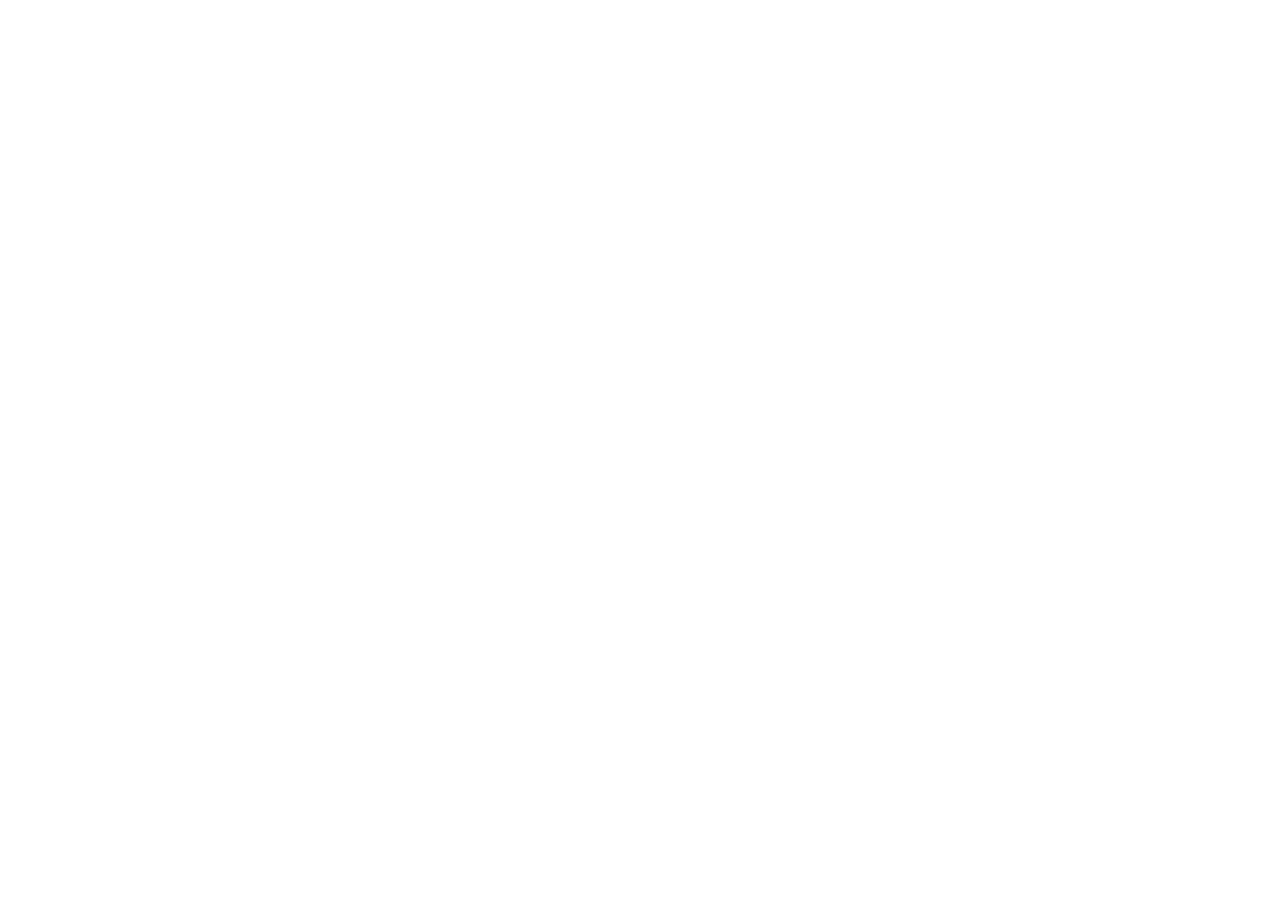
==== index.html @ 0443cd4e "Estrutura inicial" ====
<!DOCTYPE html>
<html lang="en">
<head>
    <meta charset="UTF-8">
    <meta name="viewport" content="width=device-width, initial-scale=1.0">
    <title>Document</title>
    <link rel="stylesheet" href="/css/style.css">
</head>
<body>
    
</body>
</html>
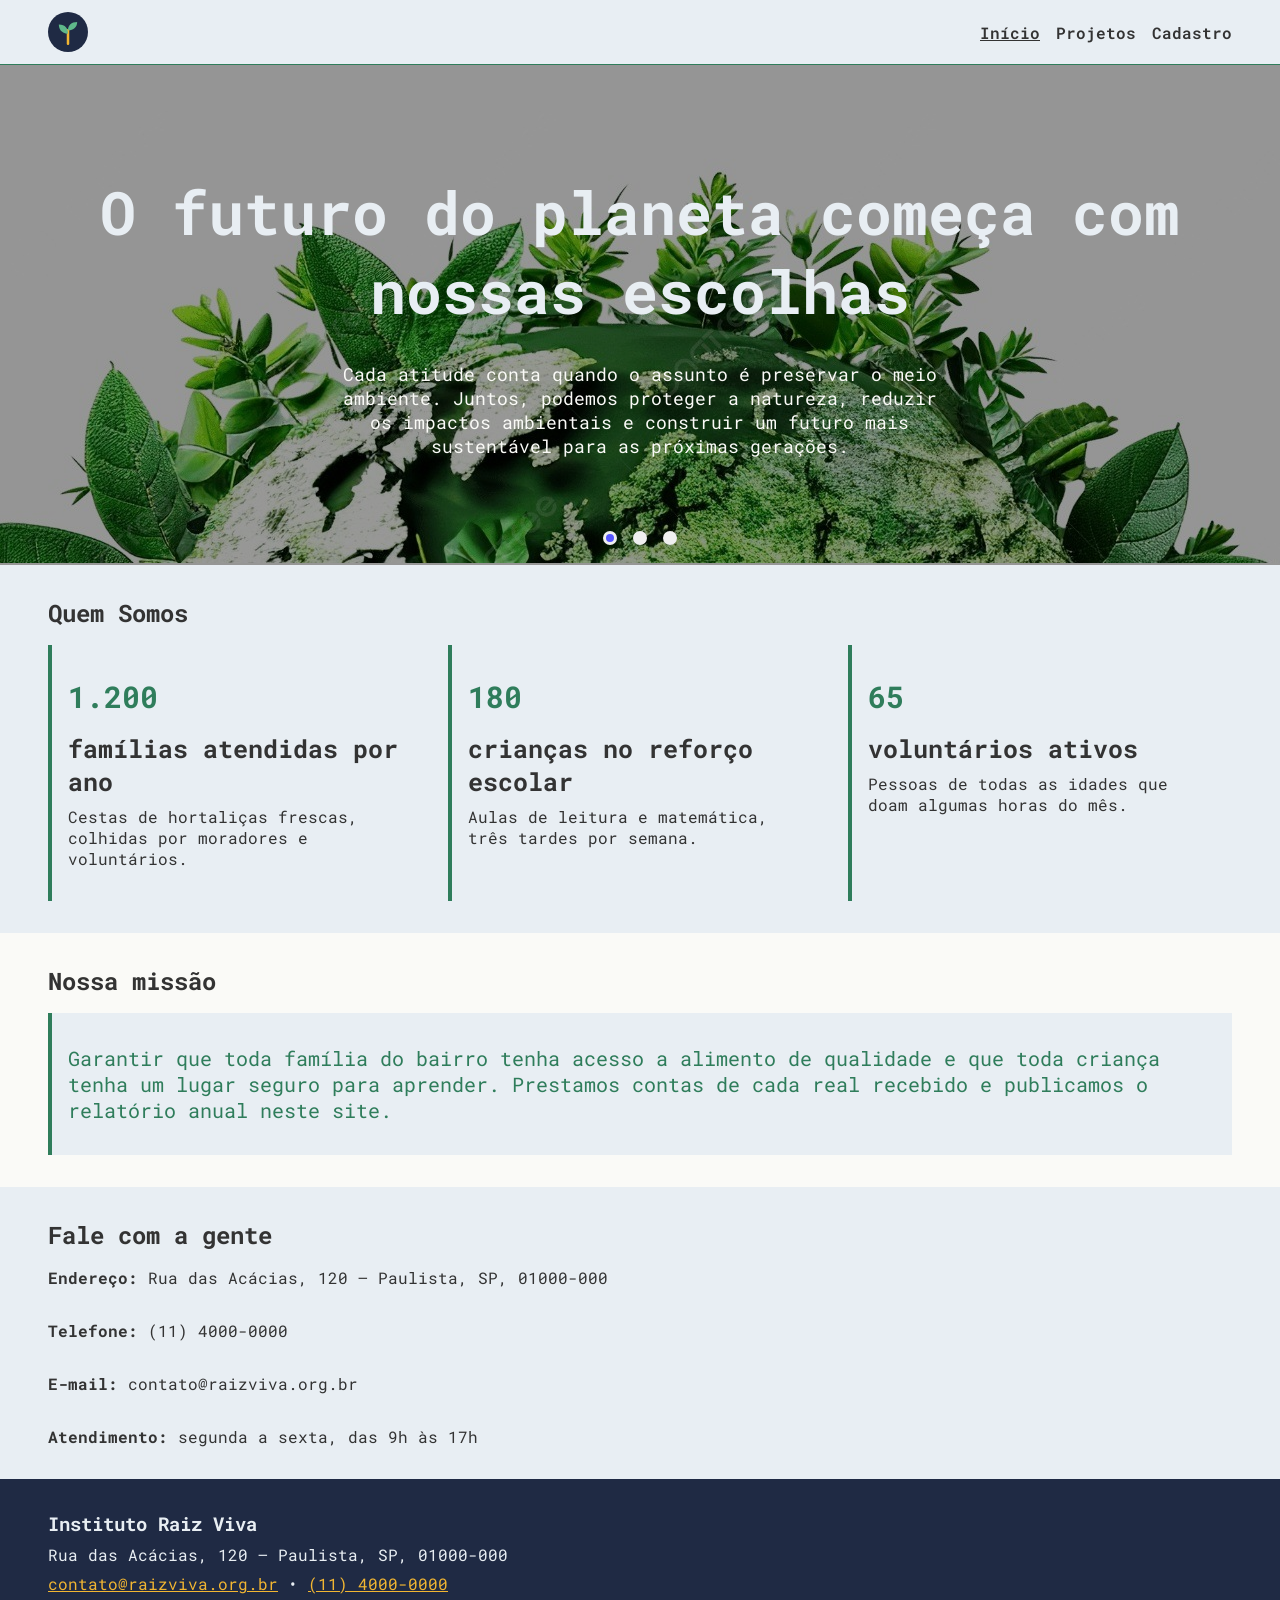
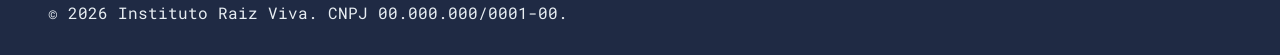
==== commit 1a93dbf6: "atualização de estrutura" ====
--- a/index.html
+++ b/index.html
@@ -1,12 +1,181 @@
 <!DOCTYPE html>
-<html lang="en">
+<html lang="pt">
 <head>
     <meta charset="UTF-8">
     <meta name="viewport" content="width=device-width, initial-scale=1.0">
-    <title>Document</title>
+    <title>Raiz viva</title>
+    <link rel="stylesheet" href="/css/carrousel.lib.css">
     <link rel="stylesheet" href="/css/style.css">
+    <script src="/js/carrousel.lib.js"></script>
+    <!--
+        =======================================
+        Grupo:
+            * Alan Tavares Morais
+            * Rita Gabrielly Alves Pereira
+            * Felipe Carvalho de Moraes
+    -->
 </head>
 <body>
-    
+    <!--
+        =======================================
+        HEADER
+        =======================================
+    -->
+    <header id="header-page">
+        <div class="container">
+            <nav id="container-navigation">
+
+                <a aria-label="Voltar ao início" class="logo" href="index.html">
+                    <img src="/imgs/logo.svg" width="40" height="40" alt="logo" loading="lazy"/>
+                </a>
+                <ul id="navigation-desktop">
+                    <li>
+                        <a class="desk_nav-link active" href="index.html">Início</a>
+                    </li>
+                    <li>
+                        <a class="desk_nav-link" href="projetos.html">Projetos</a>
+                    </li>
+                    <li>
+                        <a class="desk_nav-link" href="cadastro.html">Cadastro</a>
+                    </li>
+                </ul>
+                <ul id="navigation-mobile">
+                    <li>
+                        <a class="mob_nav-link active" href="index.html">Início</a>
+                    </li>
+                    <li>
+                        <a class="mob_nav-link" href="projetos.html">Projetos</a>
+                    </li>
+                    <li>
+                        <a class="mob_nav-link" href="cadastro.html">Cadastro</a>
+                    </li>
+                </ul>
+                <button type="button" id="toggle-menu">
+                    <span class="toggle-line"></span>
+                    <span class="toggle-line"></span>
+                    <span class="toggle-line"></span>
+                </button>
+            </nav>
+        </div>
+    </header>
+
+    <!--
+        =======================================
+        MAIN
+        =======================================
+    -->
+    <main>
+        <section>
+            <div id="carrousel_1">
+                <div class="carrousel_1_item">
+                    <img class="carrousel_1_img" src="/imgs/image_1.jpeg" loading="lazy" height="500" alt=""/>
+                    <div class="carrousel_info">
+                        <div class="container">
+                            <h1>O futuro do planeta começa com nossas escolhas</h1>
+                            <p>
+                                Cada atitude conta quando o assunto é preservar o meio ambiente. Juntos,
+                                podemos proteger a natureza, reduzir os impactos ambientais e construir
+                                um futuro mais sustentável para as próximas gerações.
+                            </p>
+                        </div>
+                    </div>
+                </div>
+                <div class="carrousel_1_item">
+                    <img class="carrousel_1_img" src="/imgs/image_2.jpeg" loading="lazy" height="500" alt=""/>
+                    <div class="carrousel_info">
+                        <div class="container">
+                            <span class="h1">Pequenas ações. Grandes transformações.</span>
+                            <p>
+                                Plantar árvores, cuidar dos espaços naturais e incentivar o consumo consciente
+                                são atitudes que fazem a diferença. Nossa missão é transformar conscientização
+                                em ações concretas em defesa do meio ambiente.
+                            </p>
+                        </div>
+                    </div>
+                </div>
+                <div class="carrousel_1_item">
+                    <img class="carrousel_1_img" src="/imgs/image_3.jpg" loading="lazy" height="500" alt=""/>
+                    <div class="carrousel_info">
+                        <div class="container">
+                            <span class="h1">A natureza precisa de você</span>
+                            <p>
+                                A preservação ambiental é uma responsabilidade de todos. Faça parte dessa mudança,
+                                apoie iniciativas sustentáveis e ajude a construir uma comunidade mais consciente
+                                e comprometida com a vida.
+                            </p>
+                        </div>
+                    </div>
+                </div>
+            </div>
+        </section>
+
+        <section class="main_section_bottom about-us_section">
+            <div class="container">
+                <h2 class="main_section_title">Quem Somos</h2>
+                <div class="box-grid">
+                    <div class="info_box">
+                        <span class="info_box_q">1.200</span>
+                        <h3 class="info_box_title">famílias atendidas por ano</h3>
+                        <p class="inf_box_dec">
+                            Cestas de hortaliças frescas, colhidas por moradores e voluntários.
+                        </p>
+                    </div>
+                    <div class="info_box">
+                        <span class="info_box_q">180</span>
+                        <h3 class="info_box_title">crianças no reforço escolar</h3>
+                        <p class="inf_box_dec">
+                            Aulas de leitura e matemática, três tardes por semana.
+                        </p>
+                    </div>
+                    <div class="info_box">
+                        <span class="info_box_q">65</span>
+                        <h3 class="info_box_title">voluntários ativos</h3>
+                        <p class="inf_box_dec">
+                            Pessoas de todas as idades que doam algumas horas do mês.
+                        </p>
+                    </div>
+                </div>
+            </div>
+        </section>
+
+        <section class="main_section_bottom">
+            <div class="container">
+                <h2 class="main_section_title">Nossa missão</h2>
+                <blockquote class="text-mission">
+                    Garantir que toda família do bairro tenha acesso a alimento de
+                    qualidade e que toda criança tenha um lugar seguro para aprender.
+                    Prestamos contas de cada real recebido e publicamos o relatório anual neste site.
+                </blockquote>
+            </div>
+        </section>
+
+        <section class="main_section_bottom contact_section">
+            <div class="container">
+                <h2 class="main_section_title">Fale com a gente</h2>
+                <ul class="contact_list">
+                    <li><b>Endereço:</b> Rua das Acácias, 120 – Paulista, SP, 01000-000</li>
+                    <li><b>Telefone:</b> (11) 4000-0000</li>
+                    <li><b>E-mail:</b> contato@raizviva.org.br</li>
+                    <li><b>Atendimento:</b> segunda a sexta, das 9h às 17h</li>
+                </ul>
+            </div>
+        </section>
+    </main>
+    <!--
+        =======================================
+        FOOTER
+        =======================================
+    -->
+    <footer>
+        <div class="container">
+            <h3>Instituto Raiz Viva</h3>
+            <p>Rua das Acácias, 120 – Paulista, SP, 01000-000</p>
+            <p><a href="">contato@raizviva.org.br</a> &bull; <a href="">(11) 4000-0000</a></p>
+            <p>&copy; 2026 Instituto Raiz Viva. CNPJ 00.000.000/0001-00.</p>
+        </div>
+    </footer>
+
+    <script src="/js/menu.js"></script>
+    <script src="/js/script.js"></script>
 </body>
 </html>
--- a/css/carrousel.lib.css
+++ b/css/carrousel.lib.css
@@ -0,0 +1,59 @@
+.content-carrousel{
+    overflow: hidden;
+    position: relative;
+    z-index: 1;
+}
+
+.carrousel-wrapper{
+    max-height: inherit;
+    display: flex;
+    position: relative;
+    align-items: center;
+}
+
+.carrousel-wrapper .carrousel-slide{
+    opacity: 1;
+    width: 100%;
+}
+
+.carrousel-wrapper .carrousel-slide.carrousel-slide_active{
+    opacity: 1;
+}
+
+.bullet-wrapper{
+    position:absolute;
+    bottom: 20px;
+    left: 0;
+    right: 0;
+    display: flex;
+    align-items: center;
+    justify-content: center;
+    gap: var(--spacing-2);
+    z-index: 20;
+}
+
+.bullet-wrapper .bullet-slide{
+    width: 14px;
+    height: 14px;
+    border-radius: 100px;
+    border: none;
+    cursor: pointer;
+    outline: none;
+    position: relative;
+}
+
+.bullet-wrapper .bullet-slide:disabled{
+    cursor: auto;
+}
+
+.bullet-wrapper .bullet-slide.bullet-slide_active::before{
+    content: '';
+    width: 8px;
+    height: 8px;
+    border-radius: 10px;
+    background-color: rgb(86, 86, 255);
+    position: absolute;
+    top: 50%;
+    left: 50%;
+    transform: translate(-50%, -50%);
+}
--- a/css/style.css
+++ b/css/style.css
@@ -0,0 +1,527 @@
+@import url('https://fonts.googleapis.com/css2?family=Roboto+Mono:ital,wght@0,100..700;1,100..700&display=swap');
+
+*,
+*::after,
+*::before{
+    padding: 0;
+    margin: 0;
+    box-sizing: border-box;
+}
+
+:root{
+    --spacing: 8px;
+    --spacing-2: 16px;
+    --spacing-3: 32px;
+
+    --surface: #E8EEF3;
+    --surface-2: #333333;
+    --surface-3: #2F7D5B;
+    --surface-4: #1F2A44;
+    --surface-5: #F2B632;
+    --surface-6: #E2A51F;
+    --surface-7: #FAFAF7;
+    --surface-8: 0, 0, 0;
+
+    --text-1: #333333;
+}
+
+
+
+html{
+    color: var(--surface-2);
+    font-family: "Roboto Mono";
+    background-color: var(--surface-7);
+}
+
+a{
+    color: var(--surface-3)
+}
+
+h1.title-page{
+    font-size: 50px;
+    margin-bottom: var(--spacing-3);
+}
+
+.btn{
+    display: inline-block;
+    cursor: pointer;
+    padding: var(--spacing-2);
+    text-decoration: none;
+    font-weight: 600;
+    border-radius: var(--spacing);
+    border: none;
+    background-color: transparent;
+}
+
+.btn:disabled{
+    opacity: 0.5;
+}
+
+.btn-warning{
+    background-color: var(--surface-5);
+    color: var(--surface-2)
+}
+
+.btn-warning:hover{
+    background-color: var(--surface-6);
+}
+
+.btn:disabled{
+    cursor: auto;
+}
+
+/**
+============= CONTAINER ==============
+*/
+.container{
+    width: 100%;
+    max-width: 1200px;
+    padding: 0 var(--spacing);
+    margin: 0 auto;
+}
+
+/**
+============ MAIN SECTIONS ============
+*/
+.main_section{
+    padding-top: var(--spacing-3);
+}
+
+.main_section_bottom{
+    padding: var(--spacing-3) 0;
+}
+
+.main_section_title{
+    text-align: left;
+    margin-bottom: var(--spacing-2);
+}
+
+/**
+======================================
+HERO BANNER
+======================================
+*/
+#hero{
+    position: relative;
+    padding: 0;
+}
+
+#hero img{
+    width: 100%;
+    height: auto;
+    max-height: 500px;
+    min-height: 350px;
+    object-fit: cover;
+    object-position: center;
+}
+
+#hero .overlay{
+    position: absolute;
+    top: 0;
+    left: 0;
+    right: 0;
+    bottom: 0;
+    background-color: rgba(var(--surface-8), 0.5);
+    display: flex;
+    flex-direction: column;
+    justify-content: center;
+}
+
+#hero .overlay h1{
+    color: var(--surface);
+    text-align: center;
+}
+
+#hero .overlay p{
+    color: var(--surface-7);
+    text-align: center;
+}
+
+/**
+============ HEADER PAGE =============
+*/
+#header-page{
+    position: sticky;
+    top: 0px;
+    left: 0;
+    right: 0;
+    background-color: var(--surface);
+    padding: var(--spacing) 0;
+    display: flex;
+    min-height: 65px;
+    flex-direction: column;
+    justify-content: center;
+    z-index: 100000;
+    border-bottom: 1px solid var(--surface-3);
+}
+
+#header-page #container-navigation{
+    display: flex;
+    align-items: center;
+    justify-content: space-between;
+}
+
+#header-page #container-navigation .logo{
+    display: flex;
+    align-items: center;
+}
+
+#header-page #container-navigation .logo img{
+    max-width: 100%;
+    height: auto;
+}
+
+#header-page #container-navigation #navigation-desktop,
+#header-page #container-navigation #navigation-mobile{
+    list-style-type: none;
+}
+
+#header-page #container-navigation #navigation-desktop{
+    display: none;
+    align-items: center;
+    column-gap: var(--spacing-2);
+}
+
+#header-page #container-navigation #navigation-mobile{
+    display: block;
+    position: fixed;
+    height: 100dvh;
+    background-color: var(--surface);
+    top: 0;
+    right: 0;
+    bottom: 0;
+    width: 100%;
+    max-width: 275px;
+    transform: translateX(100%);
+    transition: .3s;
+    padding-top: 65px;
+    z-index: 3000;
+    border-left: 1px solid var(--surface-3);
+}
+
+#header-page #container-navigation #navigation-desktop .desk_nav-link,
+#header-page #container-navigation #navigation-mobile .mob_nav-link{
+    text-decoration: none;
+    color: var(--text-1);
+    font-weight: 600;
+}
+
+#header-page #container-navigation #navigation-mobile .mob_nav-link{
+    padding: var(--spacing);
+    display: block;
+    font-size: 18px;
+}
+
+#header-page #container-navigation #navigation-desktop .desk_nav-link.active,
+#header-page #container-navigation #navigation-desktop .desk_nav-link:hover{
+    text-decoration: underline;
+}
+
+#header-page #container-navigation #navigation-mobile .mob_nav-link.active,
+#header-page #container-navigation #navigation-mobile .mob_nav-link:hover{
+    background-color: var(--surface-3);
+    color: var(--surface);
+}
+
+#header-page #container-navigation #navigation-mobile.active{
+    transform: translateX(0);
+}
+
+
+#header-page #container-navigation > button{
+    display: flex;
+    align-items: center;
+    justify-content: center;
+    width: 40px;
+    height: 40px;
+    display: block;
+    cursor: pointer;
+    position: relative;
+    border: none;
+    outline: none;
+    background-color: transparent;
+    z-index: 3000;
+}
+
+#header-page #container-navigation > button span.toggle-line{
+    display: block;
+    position: absolute;
+    height: 2px;
+    width: 25px;
+    background-color: var(--surface-2);
+    transform: translateX(-50%);
+    left: 50%;
+    transition: .3s;
+}
+
+#header-page #container-navigation > button span.toggle-line:nth-child(1){
+    transform: translate(-50%, -8px);
+}
+
+#header-page #container-navigation > button span.toggle-line:nth-child(3){
+    transform: translate(-50%, 8px);
+}
+
+#header-page #container-navigation > button.active span.toggle-line:nth-child(1){
+    transform: translate(-50%, 0px) rotate(-135deg);
+}
+
+#header-page #container-navigation > button.active span.toggle-line:nth-child(2){
+    opacity: 0;
+}
+
+#header-page #container-navigation > button.active span.toggle-line:nth-child(3){
+    transform: translate(-50%, 0px) rotate(135deg);
+}
+/**
+============ END HEADER PAGE =============
+*/
+
+/**
+============ CARROUSEL 1 =============
+*/
+#carrousel_1{
+    width: 100%;
+    height: auto;
+    max-height: 500px;
+}
+
+#carrousel_1 .carrousel_1_item{
+    position: relative;
+}
+
+#carrousel_1 .carrousel_1_item .carrousel_1_img{
+    width: 100%;
+    object-fit: cover;
+    min-height: 350px;
+    /* height: 100%; */
+    max-height: 100%;
+    object-position: center;
+}
+
+#carrousel_1 .carrousel_1_item .carrousel_info{
+    position: absolute;
+    top: 0;
+    left: 0;
+    right: 0;
+    bottom: 0;
+    background-color: rgba(var(--surface-8), 0.4);
+    display: flex;
+    flex-direction: column;
+    justify-content: center;
+}
+
+#carrousel_1 .carrousel_1_item .carrousel_info h1,
+#carrousel_1 .carrousel_1_item .carrousel_info span.h1{
+    color: var(--surface);
+    font-size: 40px;
+    text-align: center;
+    margin-bottom: var(--spacing-3);
+    display: block;
+    font-weight: bold;
+}
+
+#carrousel_1 .carrousel_1_item .carrousel_info p{
+    color: var(--surface-7);
+    font-size: 15px;
+    width: 100%;
+    max-width: 600px;
+    text-align: center;
+    margin: 0 auto;
+}
+
+
+
+/**
+============ SECTION ABOUT US =============
+*/
+.contact_section,
+.about-us_section,
+.voluntary_section{
+    background-color: var(--surface);
+}
+
+.box-grid{
+    display: grid;
+    grid-template-columns: 1fr;
+    column-gap: var(--spacing-2);
+}
+
+.box-grid .info_box{
+    border-left: 4px solid var(--surface-3);
+    padding: var(--spacing-3) var(--spacing-2);
+}
+
+.box-grid .info_box .info_box_q{
+    color: var(--surface-3);
+    font-weight: 700;
+    font-size: 30px;
+    display: block;
+    margin-bottom: var(--spacing-2);
+}
+
+.box-grid .info_box .info_box_title{
+    font-weight: 800;
+    font-size: 25px;
+    margin-bottom: var(--spacing);
+}
+
+/**
+============ SECTION MISSION =============
+*/
+.text-mission{
+    background-color: var(--surface);
+    color: var(--surface-3);
+    border-left: 4px solid var(--surface-3);
+    padding: var(--spacing-3) var(--spacing-2);
+    font-size: 20px;
+}
+
+/**
+============ SECTION CONTACT =============
+*/
+.contact_list{
+    list-style-type: none;
+}
+
+.contact_list > *:not(:last-child){
+    margin-bottom: var(--spacing-3);
+}
+
+/**
+===========================================
+VOLUNTARY
+===========================================
+*/
+.voluntary > p{
+    margin-bottom: var(--spacing-3) !important;
+}
+
+.voluntary > *:not(:last-child){
+    margin-bottom: var(--spacing-2);
+}
+
+.voluntary > ul{
+    padding-left: var(--spacing-3);
+}
+
+.voluntary > ul *:not(:last-child){
+    margin-bottom: var(--spacing);
+}
+
+/**
+===========================================
+FOOTER
+===========================================
+*/
+footer{
+    padding: var(--spacing-3) 0;
+    background-color: var(--surface-4);
+    color: var(--surface);
+}
+
+footer a{
+    color: var(--surface-5);
+}
+
+footer .container > *:not(:last-child){
+    margin-bottom: var(--spacing);
+}
+
+footer .container > h2{
+    margin-bottom: var(--spacing-3) !important;
+}
+
+/**
+========================================
+FORM REGISTER
+========================================
+*/
+#form-register{
+    width: 100%;
+    max-width: 900px;
+}
+
+#form-register > *:not(:last-child){
+    margin-bottom: var(--spacing-3);
+}
+
+#form-register fieldset{
+    background-color: white;
+    border-color: var(--surface-3);
+    padding: var(--spacing-2);
+    border-radius: var(--spacing-2);
+}
+
+#form-register fieldset legend{
+    padding: 0 var(--spacing);
+    font-size: 20px;
+    font-weight: 600;
+}
+
+#form-register > fieldset > *:not(:last-child) + :not(:first-child){
+    margin-bottom: var(--spacing-2);
+}
+
+.form-wrapper input[type="text"],
+.form-wrapper input[type="email"],
+.form-wrapper input[type="tel"],
+.form-wrapper input[type="date"],
+.form-wrapper select{
+    width: 100%;
+    padding: var(--spacing-2);
+    border-radius: var(--spacing);
+    border: 1px solid var(--surface-3);
+    margin-top: var(--spacing);
+    background-color: white;
+    outline: none;
+}
+
+
+.form-wrapper-grid{
+    display: grid;
+    grid-template-columns: 1fr;
+    gap: var(--spacing-2);
+}
+
+.form-wrapper-list{
+    list-style-type: none;
+}
+
+.form-wrapper-list > li:not(:last-child){
+    margin-bottom: var(--spacing-2);
+}
+
+
+
+@media screen and (min-width: 768px) {
+    #header-page #container-navigation #navigation-desktop{
+        display: flex;
+    }
+
+    #header-page #container-navigation #navigation-mobile{
+        display: none;
+    }
+
+    #header-page #container-navigation > button{
+        display: none;
+    }
+
+    #carrousel_1 .carrousel_1_item .carrousel_info h1,
+    #carrousel_1 .carrousel_1_item .carrousel_info span.h1{
+        font-size: 60px;
+    }
+
+    #carrousel_1 .carrousel_1_item .carrousel_info p{
+        font-size: 18px;
+    }
+
+    .box-grid{
+        grid-template-columns: repeat(3, 1fr);
+    }
+
+    .form-wrapper-grid{
+        grid-template-columns: repeat(2, 1fr);
+    }
+}
+
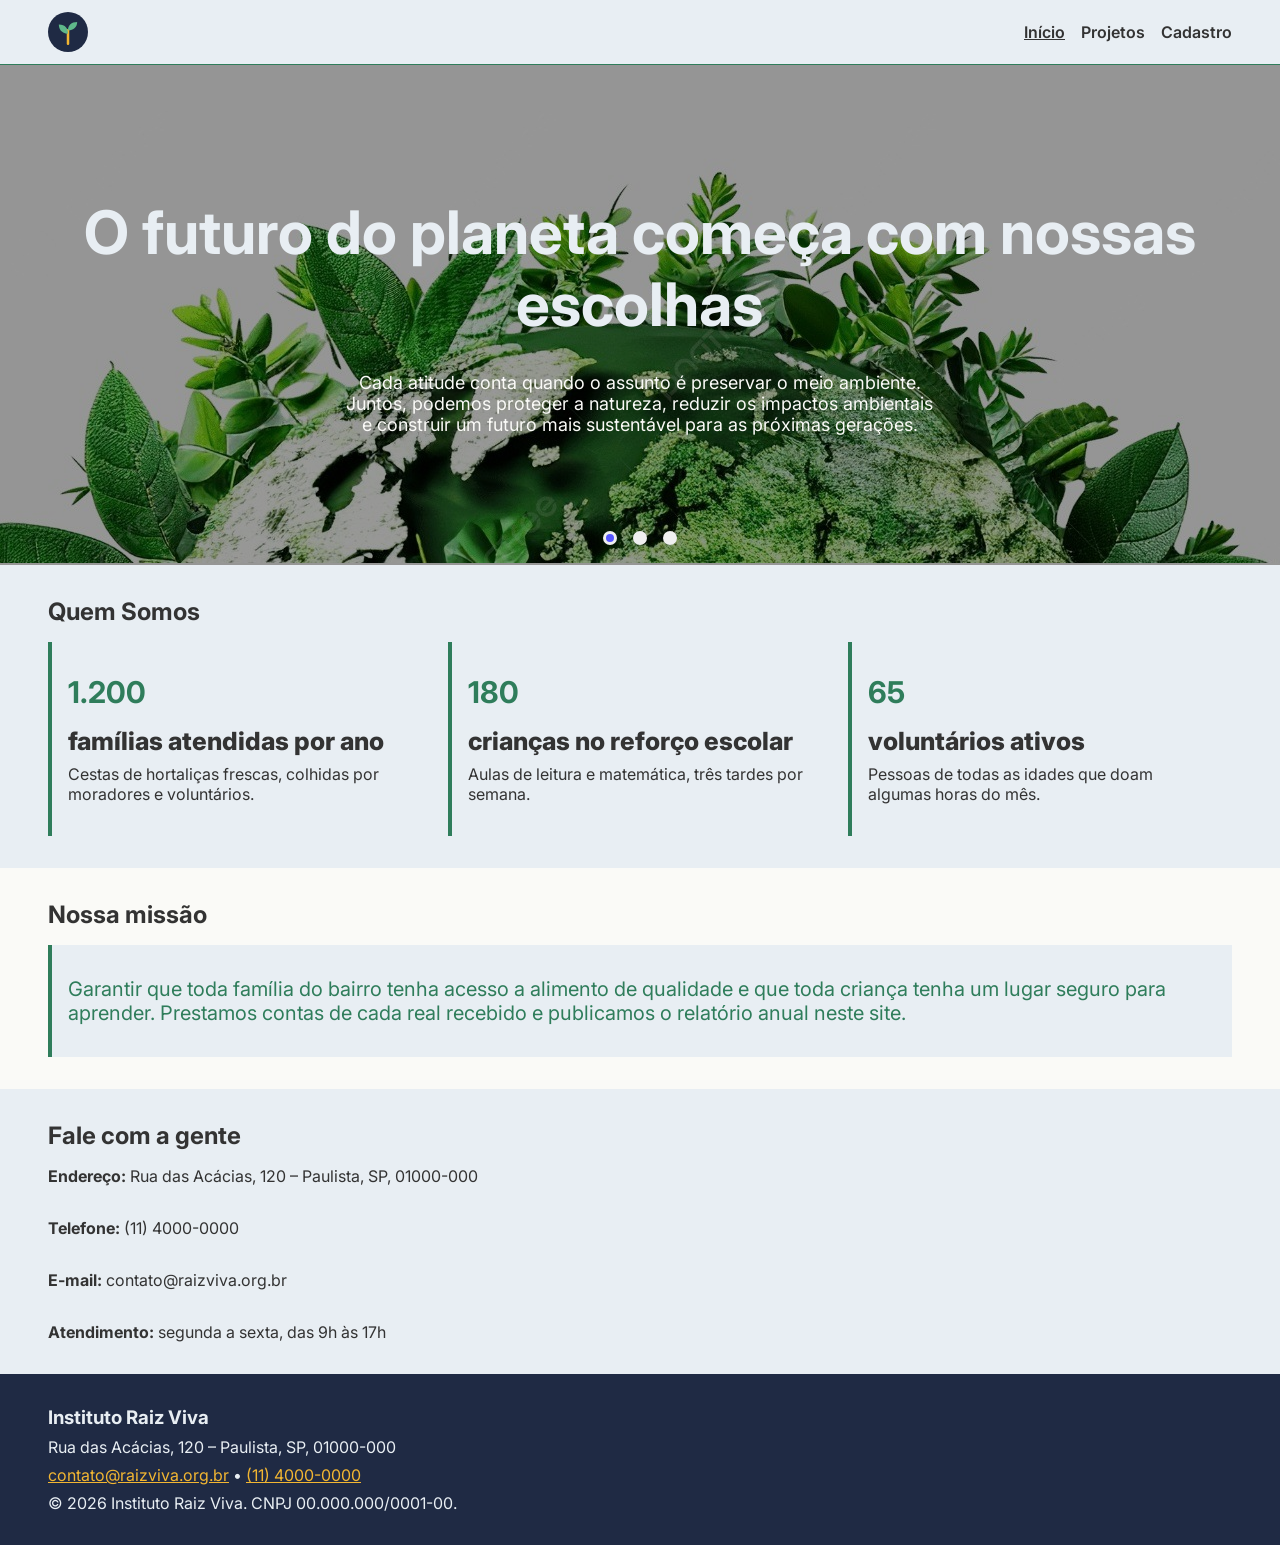
==== commit e31c7e50: "Ajustes de classe e responsividade" ====
--- a/index.html
+++ b/index.html
@@ -166,7 +166,7 @@
         FOOTER
         =======================================
     -->
-    <footer>
+    <footer class="site-footer">
         <div class="container">
             <h3>Instituto Raiz Viva</h3>
             <p>Rua das Acácias, 120 – Paulista, SP, 01000-000</p>
--- a/css/style.css
+++ b/css/style.css
@@ -1,4 +1,5 @@
-@import url('https://fonts.googleapis.com/css2?family=Roboto+Mono:ital,wght@0,100..700;1,100..700&display=swap');
+@import url('https://fonts.googleapis.com/css2?family=Inter:ital,opsz,wght@0,14..32,100..900;1,14..32,100..900&display=swap');
+@import "./variables.css";
 
 *,
 *::after,
@@ -8,38 +9,19 @@
     box-sizing: border-box;
 }
 
-:root{
-    --spacing: 8px;
-    --spacing-2: 16px;
-    --spacing-3: 32px;
-
-    --surface: #E8EEF3;
-    --surface-2: #333333;
-    --surface-3: #2F7D5B;
-    --surface-4: #1F2A44;
-    --surface-5: #F2B632;
-    --surface-6: #E2A51F;
-    --surface-7: #FAFAF7;
-    --surface-8: 0, 0, 0;
-
-    --text-1: #333333;
-}
-
-
-
 html{
-    color: var(--surface-2);
-    font-family: "Roboto Mono";
-    background-color: var(--surface-7);
+    color: rgb(var(--color-2));
+    font-family: "Inter", sans-serif;
+    background-color: rgb(var(--color-7));
 }
 
 a{
-    color: var(--surface-3)
+    color: rgb(var(--color-3))
 }
 
 h1.title-page{
     font-size: 50px;
-    margin-bottom: var(--spacing-3);
+    margin-bottom: var(--spacing-4);
 }
 
 .btn{
@@ -58,12 +40,12 @@
 }
 
 .btn-warning{
-    background-color: var(--surface-5);
-    color: var(--surface-2)
+    background-color: rgb(var(--color-5));
+    color: rgb(var(--color-2))
 }
 
 .btn-warning:hover{
-    background-color: var(--surface-6);
+    background-color: rgb(var(--color-6));
 }
 
 .btn:disabled{
@@ -84,11 +66,11 @@
 ============ MAIN SECTIONS ============
 */
 .main_section{
-    padding-top: var(--spacing-3);
+    padding-top: var(--spacing-4);
 }
 
 .main_section_bottom{
-    padding: var(--spacing-3) 0;
+    padding: var(--spacing-4) 0;
 }
 
 .main_section_title{
@@ -121,19 +103,19 @@
     left: 0;
     right: 0;
     bottom: 0;
-    background-color: rgba(var(--surface-8), 0.5);
+    background-color: rgba(var(--color-8), 0.5);
     display: flex;
     flex-direction: column;
     justify-content: center;
 }
 
 #hero .overlay h1{
-    color: var(--surface);
+    color: rgb(var(--color));
     text-align: center;
 }
 
 #hero .overlay p{
-    color: var(--surface-7);
+    color: rgb(var(--color-7));
     text-align: center;
 }
 
@@ -145,14 +127,14 @@
     top: 0px;
     left: 0;
     right: 0;
-    background-color: var(--surface);
+    background-color: rgb(var(--color));
     padding: var(--spacing) 0;
     display: flex;
     min-height: 65px;
     flex-direction: column;
     justify-content: center;
     z-index: 100000;
-    border-bottom: 1px solid var(--surface-3);
+    border-bottom: 1px solid rgb(var(--color-3));
 }
 
 #header-page #container-navigation{
@@ -186,7 +168,7 @@
     display: block;
     position: fixed;
     height: 100dvh;
-    background-color: var(--surface);
+    background-color: rgb(var(--color));
     top: 0;
     right: 0;
     bottom: 0;
@@ -196,13 +178,13 @@
     transition: .3s;
     padding-top: 65px;
     z-index: 3000;
-    border-left: 1px solid var(--surface-3);
+    border-left: 1px solid rgb(var(--color-3));
 }
 
 #header-page #container-navigation #navigation-desktop .desk_nav-link,
 #header-page #container-navigation #navigation-mobile .mob_nav-link{
     text-decoration: none;
-    color: var(--text-1);
+    color: rgb(var(--color-2));
     font-weight: 600;
 }
 
@@ -219,8 +201,8 @@
 
 #header-page #container-navigation #navigation-mobile .mob_nav-link.active,
 #header-page #container-navigation #navigation-mobile .mob_nav-link:hover{
-    background-color: var(--surface-3);
-    color: var(--surface);
+    background-color: rgb(var(--color-3));
+    color: rgb(var(--color));
 }
 
 #header-page #container-navigation #navigation-mobile.active{
@@ -248,7 +230,7 @@
     position: absolute;
     height: 2px;
     width: 25px;
-    background-color: var(--surface-2);
+    background-color: rgb(var(--color-2));
     transform: translateX(-50%);
     left: 50%;
     transition: .3s;
@@ -305,7 +287,7 @@
     left: 0;
     right: 0;
     bottom: 0;
-    background-color: rgba(var(--surface-8), 0.4);
+    background-color: rgba(var(--color-8), 0.4);
     display: flex;
     flex-direction: column;
     justify-content: center;
@@ -313,16 +295,16 @@
 
 #carrousel_1 .carrousel_1_item .carrousel_info h1,
 #carrousel_1 .carrousel_1_item .carrousel_info span.h1{
-    color: var(--surface);
+    color: rgb(var(--color));
     font-size: 40px;
     text-align: center;
-    margin-bottom: var(--spacing-3);
+    margin-bottom: var(--spacing-4);
     display: block;
     font-weight: bold;
 }
 
 #carrousel_1 .carrousel_1_item .carrousel_info p{
-    color: var(--surface-7);
+    color: rgb(var(--color-7));
     font-size: 15px;
     width: 100%;
     max-width: 600px;
@@ -338,7 +320,7 @@
 .contact_section,
 .about-us_section,
 .voluntary_section{
-    background-color: var(--surface);
+    background-color: rgb(var(--color));
 }
 
 .box-grid{
@@ -348,12 +330,12 @@
 }
 
 .box-grid .info_box{
-    border-left: 4px solid var(--surface-3);
-    padding: var(--spacing-3) var(--spacing-2);
+    border-left: 4px solid rgb(var(--color-3));
+    padding: var(--spacing-4) var(--spacing-2);
 }
 
 .box-grid .info_box .info_box_q{
-    color: var(--surface-3);
+    color: rgb(var(--color-3));
     font-weight: 700;
     font-size: 30px;
     display: block;
@@ -370,10 +352,10 @@
 ============ SECTION MISSION =============
 */
 .text-mission{
-    background-color: var(--surface);
-    color: var(--surface-3);
-    border-left: 4px solid var(--surface-3);
-    padding: var(--spacing-3) var(--spacing-2);
+    background-color: rgb(var(--color));
+    color: rgb(var(--color-3));
+    border-left: 4px solid rgb(var(--color-3));
+    padding: var(--spacing-4) var(--spacing-2);
     font-size: 20px;
 }
 
@@ -385,7 +367,7 @@
 }
 
 .contact_list > *:not(:last-child){
-    margin-bottom: var(--spacing-3);
+    margin-bottom: var(--spacing-4);
 }
 
 /**
@@ -394,7 +376,7 @@
 ===========================================
 */
 .voluntary > p{
-    margin-bottom: var(--spacing-3) !important;
+    margin-bottom: var(--spacing-4) !important;
 }
 
 .voluntary > *:not(:last-child){
@@ -402,7 +384,7 @@
 }
 
 .voluntary > ul{
-    padding-left: var(--spacing-3);
+    padding-left: var(--spacing-4);
 }
 
 .voluntary > ul *:not(:last-child){
@@ -414,22 +396,22 @@
 FOOTER
 ===========================================
 */
-footer{
-    padding: var(--spacing-3) 0;
-    background-color: var(--surface-4);
-    color: var(--surface);
-}
-
-footer a{
-    color: var(--surface-5);
-}
-
-footer .container > *:not(:last-child){
+footer.site-footer{
+    padding: var(--spacing-4) 0;
+    background-color: rgb(var(--color-4));
+    color: rgb(var(--color));
+}
+
+footer.site-footer a{
+    color: rgb(var(--color-5));
+}
+
+footer.site-footer .container > *:not(:last-child){
     margin-bottom: var(--spacing);
 }
 
-footer .container > h2{
-    margin-bottom: var(--spacing-3) !important;
+footer.site-footer .container > h2{
+    margin-bottom: var(--spacing-4) !important;
 }
 
 /**
@@ -443,12 +425,12 @@
 }
 
 #form-register > *:not(:last-child){
-    margin-bottom: var(--spacing-3);
+    margin-bottom: var(--spacing-4);
 }
 
 #form-register fieldset{
     background-color: white;
-    border-color: var(--surface-3);
+    border-color: rgb(var(--color-3));
     padding: var(--spacing-2);
     border-radius: var(--spacing-2);
 }
@@ -471,7 +453,7 @@
     width: 100%;
     padding: var(--spacing-2);
     border-radius: var(--spacing);
-    border: 1px solid var(--surface-3);
+    border: 1px solid rgb(var(--color-3));
     margin-top: var(--spacing);
     background-color: white;
     outline: none;
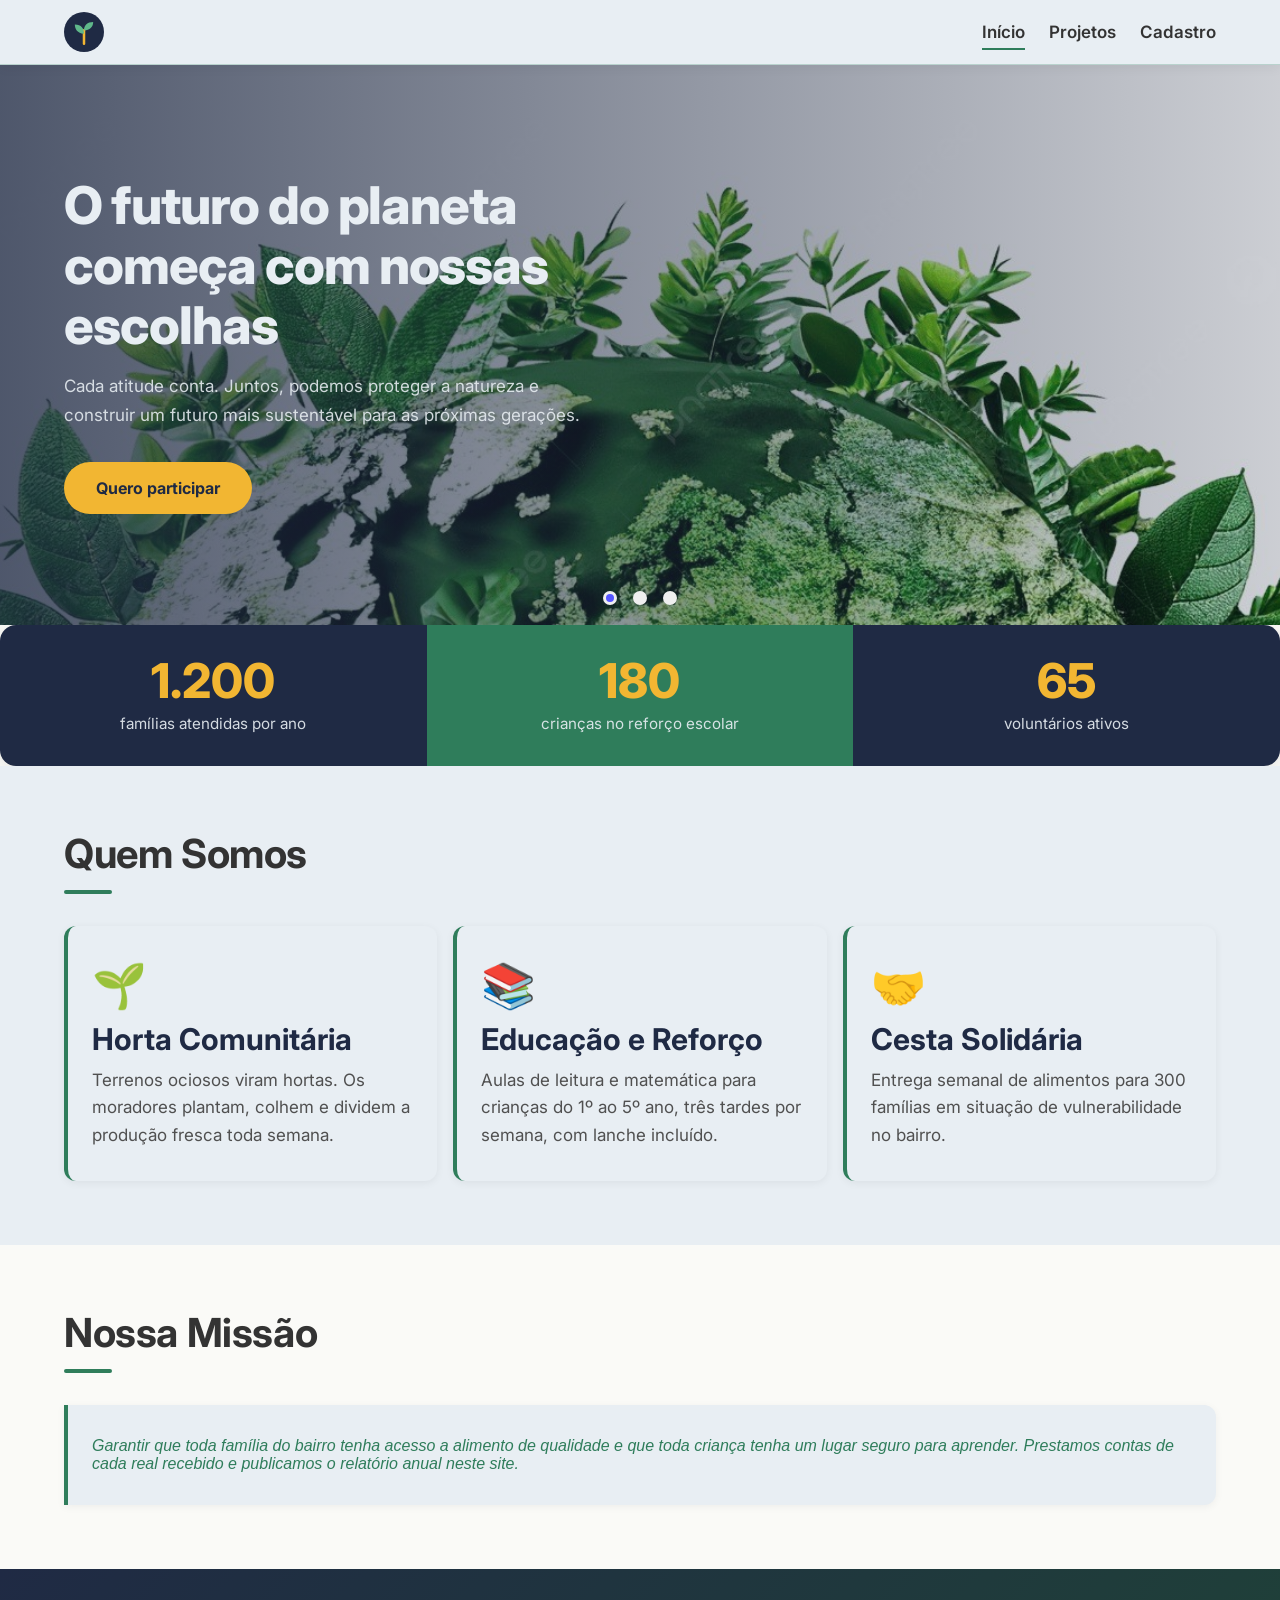
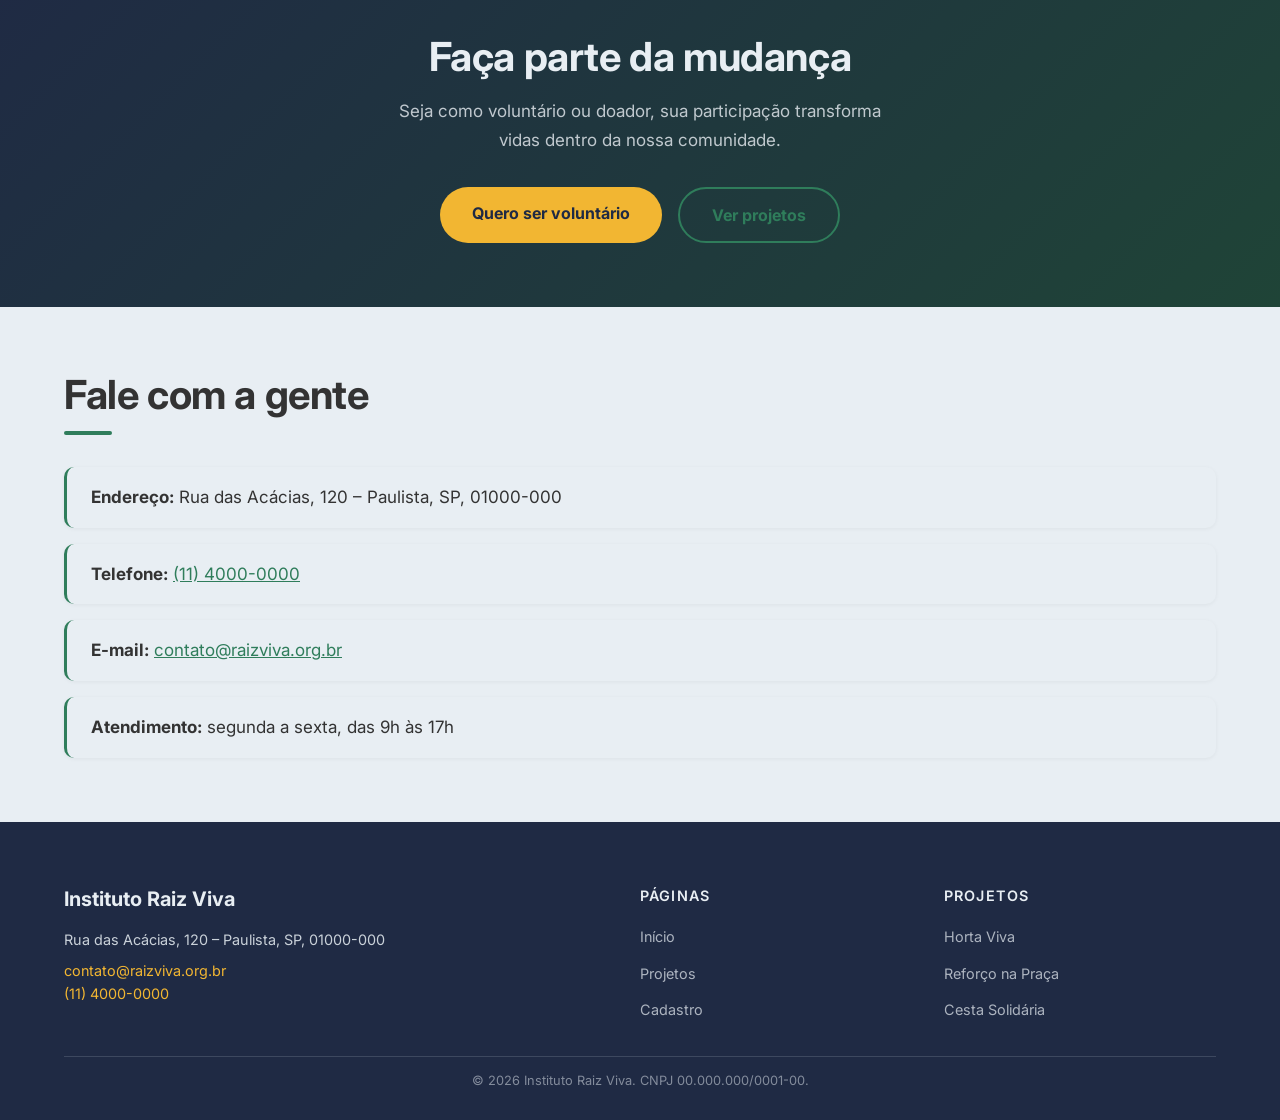
==== commit 8d7ca59d: "Reformulação de estilo das páginas" ====
--- a/index.html
+++ b/index.html
@@ -1,9 +1,9 @@
 <!DOCTYPE html>
-<html lang="pt">
+<html lang="pt-BR">
 <head>
     <meta charset="UTF-8">
     <meta name="viewport" content="width=device-width, initial-scale=1.0">
-    <title>Raiz viva</title>
+    <title>Raiz Viva — Instituto Socioambiental</title>
     <link rel="stylesheet" href="/css/carrousel.lib.css">
     <link rel="stylesheet" href="/css/style.css">
     <script src="/js/carrousel.lib.js"></script>
@@ -16,41 +16,27 @@
     -->
 </head>
 <body>
-    <!--
-        =======================================
-        HEADER
-        =======================================
-    -->
+
+    <!-- ==============================
+         HEADER
+         ============================== -->
     <header id="header-page">
         <div class="container">
             <nav id="container-navigation">
-
                 <a aria-label="Voltar ao início" class="logo" href="index.html">
-                    <img src="/imgs/logo.svg" width="40" height="40" alt="logo" loading="lazy"/>
+                    <img src="/imgs/logo.svg" width="40" height="40" alt="Logo Raiz Viva" loading="lazy"/>
                 </a>
                 <ul id="navigation-desktop">
-                    <li>
-                        <a class="desk_nav-link active" href="index.html">Início</a>
-                    </li>
-                    <li>
-                        <a class="desk_nav-link" href="projetos.html">Projetos</a>
-                    </li>
-                    <li>
-                        <a class="desk_nav-link" href="cadastro.html">Cadastro</a>
-                    </li>
+                    <li><a class="desk_nav-link active" href="index.html">Início</a></li>
+                    <li><a class="desk_nav-link" href="projetos.html">Projetos</a></li>
+                    <li><a class="desk_nav-link" href="cadastro.html">Cadastro</a></li>
                 </ul>
                 <ul id="navigation-mobile">
-                    <li>
-                        <a class="mob_nav-link active" href="index.html">Início</a>
-                    </li>
-                    <li>
-                        <a class="mob_nav-link" href="projetos.html">Projetos</a>
-                    </li>
-                    <li>
-                        <a class="mob_nav-link" href="cadastro.html">Cadastro</a>
-                    </li>
+                    <li><a class="mob_nav-link active" href="index.html">Início</a></li>
+                    <li><a class="mob_nav-link" href="projetos.html">Projetos</a></li>
+                    <li><a class="mob_nav-link" href="cadastro.html">Cadastro</a></li>
                 </ul>
-                <button type="button" id="toggle-menu">
+                <button type="button" id="toggle-menu" aria-label="Abrir menu">
                     <span class="toggle-line"></span>
                     <span class="toggle-line"></span>
                     <span class="toggle-line"></span>
@@ -59,123 +45,198 @@
         </div>
     </header>
 
-    <!--
-        =======================================
-        MAIN
-        =======================================
-    -->
     <main>
-        <section>
+
+        <!-- ==============================
+             HERO — CARROUSEL
+             ============================== -->
+        <section aria-label="Apresentação">
             <div id="carrousel_1">
                 <div class="carrousel_1_item">
-                    <img class="carrousel_1_img" src="/imgs/image_1.jpeg" loading="lazy" height="500" alt=""/>
+                    <img class="carrousel_1_img" src="/imgs/image_1.jpeg" loading="eager" height="560" alt="Voluntários cuidando de uma horta comunitária"/>
                     <div class="carrousel_info">
                         <div class="container">
                             <h1>O futuro do planeta começa com nossas escolhas</h1>
                             <p>
-                                Cada atitude conta quando o assunto é preservar o meio ambiente. Juntos,
-                                podemos proteger a natureza, reduzir os impactos ambientais e construir
-                                um futuro mais sustentável para as próximas gerações.
+                                Cada atitude conta. Juntos, podemos proteger a natureza e
+                                construir um futuro mais sustentável para as próximas gerações.
                             </p>
+                            <a class="btn btn-warning" href="cadastro.html">Quero participar</a>
                         </div>
                     </div>
                 </div>
                 <div class="carrousel_1_item">
-                    <img class="carrousel_1_img" src="/imgs/image_2.jpeg" loading="lazy" height="500" alt=""/>
+                    <img class="carrousel_1_img" src="/imgs/image_2.jpeg" loading="lazy" height="560" alt="Plantio de mudas em área verde"/>
                     <div class="carrousel_info">
                         <div class="container">
                             <span class="h1">Pequenas ações. Grandes transformações.</span>
                             <p>
-                                Plantar árvores, cuidar dos espaços naturais e incentivar o consumo consciente
-                                são atitudes que fazem a diferença. Nossa missão é transformar conscientização
-                                em ações concretas em defesa do meio ambiente.
+                                Plantar árvores, cuidar dos espaços naturais e incentivar o consumo
+                                consciente fazem a diferença. Nossa missão é transformar consciência
+                                em ação.
                             </p>
+                            <a class="btn btn-warning" href="projetos.html">Conheça os projetos</a>
                         </div>
                     </div>
                 </div>
                 <div class="carrousel_1_item">
-                    <img class="carrousel_1_img" src="/imgs/image_3.jpg" loading="lazy" height="500" alt=""/>
+                    <img class="carrousel_1_img" src="/imgs/image_3.jpg" loading="lazy" height="560" alt="Crianças aprendendo sobre natureza"/>
                     <div class="carrousel_info">
                         <div class="container">
                             <span class="h1">A natureza precisa de você</span>
                             <p>
-                                A preservação ambiental é uma responsabilidade de todos. Faça parte dessa mudança,
-                                apoie iniciativas sustentáveis e ajude a construir uma comunidade mais consciente
-                                e comprometida com a vida.
+                                Faça parte dessa mudança. Apoie iniciativas sustentáveis e ajude a
+                                construir uma comunidade mais comprometida com a vida.
                             </p>
+                            <a class="btn btn-warning" href="cadastro.html">Seja voluntário</a>
                         </div>
                     </div>
                 </div>
             </div>
         </section>
 
-        <section class="main_section_bottom about-us_section">
-            <div class="container">
-                <h2 class="main_section_title">Quem Somos</h2>
+        <!-- ==============================
+             STATS — NÚMEROS DE IMPACTO
+             ============================== -->
+        <section aria-label="Impacto em números">
+            <div class="stats-row">
+                <div class="stat-item">
+                    <span class="stat-number">1.200</span>
+                    <span class="stat-label">famílias atendidas por ano</span>
+                </div>
+                <div class="stat-item">
+                    <span class="stat-number">180</span>
+                    <span class="stat-label">crianças no reforço escolar</span>
+                </div>
+                <div class="stat-item">
+                    <span class="stat-number">65</span>
+                    <span class="stat-label">voluntários ativos</span>
+                </div>
+            </div>
+        </section>
+
+        <!-- ==============================
+             QUEM SOMOS
+             ============================== -->
+        <section class="main_section_bottom about-us_section" aria-labelledby="about-title">
+            <div class="container">
+                <h2 class="main_section_title" id="about-title">Quem Somos</h2>
                 <div class="box-grid">
                     <div class="info_box">
-                        <span class="info_box_q">1.200</span>
-                        <h3 class="info_box_title">famílias atendidas por ano</h3>
+                        <span class="info_box_q">🌱</span>
+                        <h3 class="info_box_title">Horta Comunitária</h3>
                         <p class="inf_box_dec">
-                            Cestas de hortaliças frescas, colhidas por moradores e voluntários.
+                            Terrenos ociosos viram hortas. Os moradores plantam, colhem e
+                            dividem a produção fresca toda semana.
                         </p>
                     </div>
                     <div class="info_box">
-                        <span class="info_box_q">180</span>
-                        <h3 class="info_box_title">crianças no reforço escolar</h3>
+                        <span class="info_box_q">📚</span>
+                        <h3 class="info_box_title">Educação e Reforço</h3>
                         <p class="inf_box_dec">
-                            Aulas de leitura e matemática, três tardes por semana.
+                            Aulas de leitura e matemática para crianças do 1º ao 5º ano,
+                            três tardes por semana, com lanche incluído.
                         </p>
                     </div>
                     <div class="info_box">
-                        <span class="info_box_q">65</span>
-                        <h3 class="info_box_title">voluntários ativos</h3>
+                        <span class="info_box_q">🤝</span>
+                        <h3 class="info_box_title">Cesta Solidária</h3>
                         <p class="inf_box_dec">
-                            Pessoas de todas as idades que doam algumas horas do mês.
+                            Entrega semanal de alimentos para 300 famílias em situação de
+                            vulnerabilidade no bairro.
                         </p>
                     </div>
                 </div>
             </div>
         </section>
 
-        <section class="main_section_bottom">
-            <div class="container">
-                <h2 class="main_section_title">Nossa missão</h2>
+        <!-- ==============================
+             NOSSA MISSÃO
+             ============================== -->
+        <section class="main_section_bottom bg-light" aria-labelledby="mission-title">
+            <div class="container">
+                <h2 class="main_section_title" id="mission-title">Nossa Missão</h2>
                 <blockquote class="text-mission">
                     Garantir que toda família do bairro tenha acesso a alimento de
                     qualidade e que toda criança tenha um lugar seguro para aprender.
-                    Prestamos contas de cada real recebido e publicamos o relatório anual neste site.
+                    Prestamos contas de cada real recebido e publicamos o relatório
+                    anual neste site.
                 </blockquote>
             </div>
         </section>
 
-        <section class="main_section_bottom contact_section">
-            <div class="container">
-                <h2 class="main_section_title">Fale com a gente</h2>
+        <!-- ==============================
+             CTA — CHAMADA PARA AÇÃO
+             ============================== -->
+        <section class="cta-banner" aria-labelledby="cta-title">
+            <div class="container">
+                <h2 id="cta-title">Faça parte da mudança</h2>
+                <p>
+                    Seja como voluntário ou doador, sua participação transforma vidas
+                    dentro da nossa comunidade.
+                </p>
+                <div class="cta-actions">
+                    <a class="btn btn-warning" href="cadastro.html">Quero ser voluntário</a>
+                    <a class="btn btn-outline" href="projetos.html">Ver projetos</a>
+                </div>
+            </div>
+        </section>
+
+        <!-- ==============================
+             FALE COM A GENTE
+             ============================== -->
+        <section class="main_section_bottom contact_section" aria-labelledby="contact-title">
+            <div class="container">
+                <h2 class="main_section_title" id="contact-title">Fale com a gente</h2>
                 <ul class="contact_list">
                     <li><b>Endereço:</b> Rua das Acácias, 120 – Paulista, SP, 01000-000</li>
-                    <li><b>Telefone:</b> (11) 4000-0000</li>
-                    <li><b>E-mail:</b> contato@raizviva.org.br</li>
+                    <li><b>Telefone:</b> <a href="tel:+551140000000">(11) 4000-0000</a></li>
+                    <li><b>E-mail:</b> <a href="mailto:contato@raizviva.org.br">contato@raizviva.org.br</a></li>
                     <li><b>Atendimento:</b> segunda a sexta, das 9h às 17h</li>
                 </ul>
             </div>
         </section>
+
     </main>
-    <!--
-        =======================================
-        FOOTER
-        =======================================
-    -->
+
+    <!-- ==============================
+         FOOTER
+         ============================== -->
     <footer class="site-footer">
         <div class="container">
-            <h3>Instituto Raiz Viva</h3>
-            <p>Rua das Acácias, 120 – Paulista, SP, 01000-000</p>
-            <p><a href="">contato@raizviva.org.br</a> &bull; <a href="">(11) 4000-0000</a></p>
-            <p>&copy; 2026 Instituto Raiz Viva. CNPJ 00.000.000/0001-00.</p>
+            <div class="footer-grid">
+                <div class="footer-brand">
+                    <h3>Instituto Raiz Viva</h3>
+                    <p>Rua das Acácias, 120 – Paulista, SP, 01000-000</p>
+                    <p>
+                        <a href="mailto:contato@raizviva.org.br">contato@raizviva.org.br</a><br>
+                        <a href="tel:+551140000000">(11) 4000-0000</a>
+                    </p>
+                </div>
+                <div class="footer-links">
+                    <h4>Páginas</h4>
+                    <ul>
+                        <li><a href="index.html">Início</a></li>
+                        <li><a href="projetos.html">Projetos</a></li>
+                        <li><a href="cadastro.html">Cadastro</a></li>
+                    </ul>
+                </div>
+                <div class="footer-links">
+                    <h4>Projetos</h4>
+                    <ul>
+                        <li><a href="projetos.html">Horta Viva</a></li>
+                        <li><a href="projetos.html">Reforço na Praça</a></li>
+                        <li><a href="projetos.html">Cesta Solidária</a></li>
+                    </ul>
+                </div>
+            </div>
+            <div class="footer-bottom">
+                &copy; 2026 Instituto Raiz Viva. CNPJ 00.000.000/0001-00.
+            </div>
         </div>
     </footer>
 
     <script src="/js/menu.js"></script>
     <script src="/js/script.js"></script>
 </body>
-</html>+</html>
--- a/css/style.css
+++ b/css/style.css
@@ -1,130 +1,154 @@
 @import url('https://fonts.googleapis.com/css2?family=Inter:ital,opsz,wght@0,14..32,100..900;1,14..32,100..900&display=swap');
 @import "./variables.css";
+@import "./typography.css";
 
 *,
 *::after,
-*::before{
+*::before {
     padding: 0;
     margin: 0;
     box-sizing: border-box;
 }
 
-html{
+html {
     color: rgb(var(--color-2));
     font-family: "Inter", sans-serif;
     background-color: rgb(var(--color-7));
-}
-
-a{
-    color: rgb(var(--color-3))
-}
-
-h1.title-page{
-    font-size: 50px;
-    margin-bottom: var(--spacing-4);
-}
-
-.btn{
+    scroll-behavior: smooth;
+}
+
+a {
+    color: rgb(var(--color-3));
+}
+
+/**
+============= BOTÕES ==============
+*/
+.btn {
     display: inline-block;
     cursor: pointer;
-    padding: var(--spacing-2);
+    padding: var(--spacing-2) var(--spacing-4);
     text-decoration: none;
-    font-weight: 600;
-    border-radius: var(--spacing);
+    font-weight: 700;
+    border-radius: 50px;
     border: none;
     background-color: transparent;
-}
-
-.btn:disabled{
-    opacity: 0.5;
-}
-
-.btn-warning{
+    font-size: 1rem;
+    transition: background-color 0.2s ease, transform 0.15s ease, box-shadow 0.2s ease;
+}
+
+.btn:disabled {
+    opacity: 0.45;
+    cursor: not-allowed;
+    pointer-events: none;
+}
+
+.btn-warning {
     background-color: rgb(var(--color-5));
-    color: rgb(var(--color-2))
-}
-
-.btn-warning:hover{
+    color: rgb(var(--color-4));
+}
+
+.btn-warning:hover {
     background-color: rgb(var(--color-6));
-}
-
-.btn:disabled{
-    cursor: auto;
+    box-shadow: 0 4px 14px rgba(var(--color-5), 0.4);
+    transform: translateY(-1px);
+}
+
+.btn-outline {
+    border: 2px solid rgb(var(--color-3));
+    color: rgb(var(--color-3));
+}
+
+.btn-outline:hover {
+    background-color: rgb(var(--color-3));
+    color: rgb(var(--color));
+    transform: translateY(-1px);
 }
 
 /**
 ============= CONTAINER ==============
 */
-.container{
+.container {
     width: 100%;
     max-width: 1200px;
-    padding: 0 var(--spacing);
+    padding: 0 var(--spacing-2);
     margin: 0 auto;
 }
 
 /**
 ============ MAIN SECTIONS ============
 */
-.main_section{
+.main_section {
     padding-top: var(--spacing-4);
 }
 
-.main_section_bottom{
-    padding: var(--spacing-4) 0;
-}
-
-.main_section_title{
+.main_section_bottom {
+    padding: var(--spacing-6) 0;
+}
+
+.main_section_title {
     text-align: left;
-    margin-bottom: var(--spacing-2);
+    margin-bottom: var(--spacing-4);
+    position: relative;
+    padding-bottom: var(--spacing-2);
+}
+
+.main_section_title::after {
+    content: '';
+    position: absolute;
+    bottom: 0;
+    left: 0;
+    width: 48px;
+    height: 4px;
+    background-color: rgb(var(--color-3));
+    border-radius: 2px;
 }
 
 /**
 ======================================
-HERO BANNER
+HERO BANNER (páginas internas)
 ======================================
 */
-#hero{
+#hero {
     position: relative;
     padding: 0;
 }
 
-#hero img{
+#hero img {
     width: 100%;
     height: auto;
-    max-height: 500px;
-    min-height: 350px;
+    max-height: 420px;
+    min-height: 280px;
     object-fit: cover;
     object-position: center;
-}
-
-#hero .overlay{
+    display: block;
+}
+
+#hero .overlay {
     position: absolute;
-    top: 0;
-    left: 0;
-    right: 0;
-    bottom: 0;
-    background-color: rgba(var(--color-8), 0.5);
+    inset: 0;
+    background: linear-gradient(to right, rgba(var(--color-4), 0.75) 0%, rgba(var(--color-4), 0.3) 100%);
     display: flex;
     flex-direction: column;
     justify-content: center;
 }
 
-#hero .overlay h1{
-    color: rgb(var(--color));
-    text-align: center;
-}
-
-#hero .overlay p{
-    color: rgb(var(--color-7));
-    text-align: center;
+#hero .overlay h1 {
+    color: rgb(var(--color));
+}
+
+#hero .overlay p {
+    color: rgba(var(--color), 0.85);
+    margin-top: var(--spacing-2);
+    max-width: 520px;
 }
 
 /**
 ============ HEADER PAGE =============
 */
-#header-page{
+#header-page {
     position: sticky;
-    top: 0px;
+    top: 0;
     left: 0;
     right: 0;
     background-color: rgb(var(--color));
@@ -133,38 +157,39 @@
     min-height: 65px;
     flex-direction: column;
     justify-content: center;
-    z-index: 100000;
-    border-bottom: 1px solid rgb(var(--color-3));
-}
-
-#header-page #container-navigation{
+    z-index: 10000;
+    border-bottom: 1px solid rgba(var(--color-3), 0.25);
+    box-shadow: 0 2px 12px rgba(0,0,0,0.06);
+}
+
+#header-page #container-navigation {
     display: flex;
     align-items: center;
     justify-content: space-between;
 }
 
-#header-page #container-navigation .logo{
+#header-page #container-navigation .logo {
     display: flex;
     align-items: center;
 }
 
-#header-page #container-navigation .logo img{
+#header-page #container-navigation .logo img {
     max-width: 100%;
     height: auto;
 }
 
 #header-page #container-navigation #navigation-desktop,
-#header-page #container-navigation #navigation-mobile{
+#header-page #container-navigation #navigation-mobile {
     list-style-type: none;
 }
 
-#header-page #container-navigation #navigation-desktop{
+#header-page #container-navigation #navigation-desktop {
     display: none;
     align-items: center;
-    column-gap: var(--spacing-2);
-}
-
-#header-page #container-navigation #navigation-mobile{
+    column-gap: var(--spacing-3);
+}
+
+#header-page #container-navigation #navigation-mobile {
     display: block;
     position: fixed;
     height: 100dvh;
@@ -175,48 +200,65 @@
     width: 100%;
     max-width: 275px;
     transform: translateX(100%);
-    transition: .3s;
+    transition: transform 0.3s ease;
     padding-top: 65px;
     z-index: 3000;
-    border-left: 1px solid rgb(var(--color-3));
+    border-left: 1px solid rgba(var(--color-3), 0.25);
 }
 
 #header-page #container-navigation #navigation-desktop .desk_nav-link,
-#header-page #container-navigation #navigation-mobile .mob_nav-link{
+#header-page #container-navigation #navigation-mobile .mob_nav-link {
     text-decoration: none;
     color: rgb(var(--color-2));
     font-weight: 600;
 }
 
-#header-page #container-navigation #navigation-mobile .mob_nav-link{
-    padding: var(--spacing);
-    display: block;
-    font-size: 18px;
-}
-
-#header-page #container-navigation #navigation-desktop .desk_nav-link.active,
-#header-page #container-navigation #navigation-desktop .desk_nav-link:hover{
-    text-decoration: underline;
+#header-page #container-navigation #navigation-mobile .mob_nav-link {
+    padding: var(--spacing) var(--spacing-2);
+    display: block;
+    font-size: 1.125rem;
+    transition: background-color 0.15s ease, color 0.15s ease;
+}
+
+#header-page #container-navigation #navigation-desktop .desk_nav-link {
+    padding: var(--spacing) 0;
+    position: relative;
+}
+
+#header-page #container-navigation #navigation-desktop .desk_nav-link::after {
+    content: '';
+    position: absolute;
+    bottom: 0;
+    left: 0;
+    right: 0;
+    height: 2px;
+    background-color: rgb(var(--color-3));
+    transform: scaleX(0);
+    transition: transform 0.2s ease;
+    transform-origin: left;
+}
+
+#header-page #container-navigation #navigation-desktop .desk_nav-link.active::after,
+#header-page #container-navigation #navigation-desktop .desk_nav-link:hover::after {
+    transform: scaleX(1);
 }
 
 #header-page #container-navigation #navigation-mobile .mob_nav-link.active,
-#header-page #container-navigation #navigation-mobile .mob_nav-link:hover{
+#header-page #container-navigation #navigation-mobile .mob_nav-link:hover {
     background-color: rgb(var(--color-3));
     color: rgb(var(--color));
 }
 
-#header-page #container-navigation #navigation-mobile.active{
+#header-page #container-navigation #navigation-mobile.active {
     transform: translateX(0);
 }
 
-
-#header-page #container-navigation > button{
+#header-page #container-navigation > button {
     display: flex;
     align-items: center;
     justify-content: center;
     width: 40px;
     height: 40px;
-    display: block;
     cursor: pointer;
     position: relative;
     border: none;
@@ -225,7 +267,7 @@
     z-index: 3000;
 }
 
-#header-page #container-navigation > button span.toggle-line{
+#header-page #container-navigation > button span.toggle-line {
     display: block;
     position: absolute;
     height: 2px;
@@ -233,185 +275,380 @@
     background-color: rgb(var(--color-2));
     transform: translateX(-50%);
     left: 50%;
-    transition: .3s;
-}
-
-#header-page #container-navigation > button span.toggle-line:nth-child(1){
+    transition: 0.3s;
+}
+
+#header-page #container-navigation > button span.toggle-line:nth-child(1) {
     transform: translate(-50%, -8px);
 }
 
-#header-page #container-navigation > button span.toggle-line:nth-child(3){
+#header-page #container-navigation > button span.toggle-line:nth-child(3) {
     transform: translate(-50%, 8px);
 }
 
-#header-page #container-navigation > button.active span.toggle-line:nth-child(1){
-    transform: translate(-50%, 0px) rotate(-135deg);
-}
-
-#header-page #container-navigation > button.active span.toggle-line:nth-child(2){
+#header-page #container-navigation > button.active span.toggle-line:nth-child(1) {
+    transform: translate(-50%, 0) rotate(-135deg);
+}
+
+#header-page #container-navigation > button.active span.toggle-line:nth-child(2) {
     opacity: 0;
 }
 
-#header-page #container-navigation > button.active span.toggle-line:nth-child(3){
-    transform: translate(-50%, 0px) rotate(135deg);
-}
-/**
-============ END HEADER PAGE =============
-*/
+#header-page #container-navigation > button.active span.toggle-line:nth-child(3) {
+    transform: translate(-50%, 0) rotate(135deg);
+}
 
 /**
 ============ CARROUSEL 1 =============
 */
-#carrousel_1{
+#carrousel_1 {
     width: 100%;
     height: auto;
-    max-height: 500px;
-}
-
-#carrousel_1 .carrousel_1_item{
+    max-height: 560px;
+}
+
+#carrousel_1 .carrousel_1_item {
     position: relative;
 }
 
-#carrousel_1 .carrousel_1_item .carrousel_1_img{
+#carrousel_1 .carrousel_1_item .carrousel_1_img {
     width: 100%;
     object-fit: cover;
-    min-height: 350px;
-    /* height: 100%; */
-    max-height: 100%;
+    min-height: 380px;
+    max-height: 560px;
     object-position: center;
-}
-
-#carrousel_1 .carrousel_1_item .carrousel_info{
+    display: block;
+}
+
+#carrousel_1 .carrousel_1_item .carrousel_info {
     position: absolute;
-    top: 0;
-    left: 0;
-    right: 0;
-    bottom: 0;
-    background-color: rgba(var(--color-8), 0.4);
+    inset: 0;
+    background: linear-gradient(to right, rgba(var(--color-4), 0.78) 0%, rgba(var(--color-4), 0.2) 100%);
     display: flex;
     flex-direction: column;
     justify-content: center;
 }
 
 #carrousel_1 .carrousel_1_item .carrousel_info h1,
-#carrousel_1 .carrousel_1_item .carrousel_info span.h1{
-    color: rgb(var(--color));
-    font-size: 40px;
-    text-align: center;
+#carrousel_1 .carrousel_1_item .carrousel_info span.h1 {
+    color: rgb(var(--color));
+    text-align: left;
+    margin-bottom: var(--spacing-2);
+    display: block;
+    font-weight: 800;
+    max-width: 600px;
+}
+
+#carrousel_1 .carrousel_1_item .carrousel_info p {
+    color: rgba(232, 238, 243, 0.88);
+    width: 100%;
+    max-width: 520px;
+    text-align: left;
     margin-bottom: var(--spacing-4);
-    display: block;
-    font-weight: bold;
-}
-
-#carrousel_1 .carrousel_1_item .carrousel_info p{
-    color: rgb(var(--color-7));
-    font-size: 15px;
+}
+
+/**
+============ CARDS / INFO BOX =============
+*/
+.box-grid {
+    display: grid;
+    grid-template-columns: 1fr;
+    gap: var(--spacing-2);
+}
+
+.box-grid .info_box {
+    background-color: rgb(var(--color));
+    border-radius: 12px;
+    border-left: 4px solid rgb(var(--color-3));
+    padding: var(--spacing-4) var(--spacing-3);
+    transition: transform 0.2s ease, box-shadow 0.2s ease;
+    box-shadow: 0 2px 8px rgba(0,0,0,0.06);
+}
+
+.box-grid .info_box:hover {
+    transform: translateY(-4px);
+    box-shadow: 0 8px 24px rgba(0,0,0,0.1);
+}
+
+.box-grid .info_box .info_box_q {
+    color: rgb(var(--color-3));
+    font-weight: 800;
+    font-size: clamp(2rem, 4vw, 2.75rem);
+    display: block;
+    margin-bottom: var(--spacing);
+}
+
+.box-grid .info_box .info_box_title {
+    font-weight: 700;
+    margin-bottom: var(--spacing);
+    color: rgb(var(--color-4));
+}
+
+.box-grid .info_box .inf_box_dec {
+    color: rgb(80, 80, 80);
+    line-height: 1.6;
+}
+
+/* Card de projeto com ícone */
+.project-card {
+    background-color: rgb(var(--color));
+    border-radius: 16px;
+    overflow: hidden;
+    box-shadow: 0 2px 12px rgba(0,0,0,0.07);
+    transition: transform 0.2s ease, box-shadow 0.2s ease;
+    display: flex;
+    flex-direction: column;
+}
+
+.project-card:hover {
+    transform: translateY(-5px);
+    box-shadow: 0 12px 32px rgba(0,0,0,0.12);
+}
+
+.project-card .card-icon {
     width: 100%;
-    max-width: 600px;
-    text-align: center;
-    margin: 0 auto;
-}
-
-
-
-/**
-============ SECTION ABOUT US =============
+    height: 10px;
+    background-color: rgb(var(--color-3));
+}
+
+.project-card.accent-yellow .card-icon {
+    background-color: rgb(var(--color-5));
+}
+
+.project-card.accent-navy .card-icon {
+    background-color: rgb(var(--color-4));
+}
+
+.project-card .card-body {
+    padding: var(--spacing-4);
+    flex: 1;
+    display: flex;
+    flex-direction: column;
+}
+
+.project-card .card-emoji {
+    font-size: 2.5rem;
+    margin-bottom: var(--spacing-2);
+    display: block;
+}
+
+.project-card .card-title {
+    font-weight: 700;
+    color: rgb(var(--color-4));
+    margin-bottom: var(--spacing);
+}
+
+.project-card .card-desc {
+    color: rgb(80, 80, 80);
+    line-height: 1.65;
+    flex: 1;
+}
+
+/**
+============ SECTION ABOUT US / BACKGROUNDS =============
 */
 .contact_section,
 .about-us_section,
-.voluntary_section{
+.voluntary_section {
     background-color: rgb(var(--color));
 }
 
-.box-grid{
-    display: grid;
-    grid-template-columns: 1fr;
-    column-gap: var(--spacing-2);
-}
-
-.box-grid .info_box{
-    border-left: 4px solid rgb(var(--color-3));
-    padding: var(--spacing-4) var(--spacing-2);
-}
-
-.box-grid .info_box .info_box_q{
-    color: rgb(var(--color-3));
-    font-weight: 700;
-    font-size: 30px;
-    display: block;
-    margin-bottom: var(--spacing-2);
-}
-
-.box-grid .info_box .info_box_title{
-    font-weight: 800;
-    font-size: 25px;
-    margin-bottom: var(--spacing);
+.bg-light {
+    background-color: rgb(var(--color-7));
+}
+
+.bg-dark {
+    background-color: rgb(var(--color-4));
+    color: rgb(var(--color));
 }
 
 /**
 ============ SECTION MISSION =============
 */
-.text-mission{
+.text-mission {
     background-color: rgb(var(--color));
     color: rgb(var(--color-3));
     border-left: 4px solid rgb(var(--color-3));
+    padding: var(--spacing-4) var(--spacing-3);
+    border-radius: 0 12px 12px 0;
+    font-style: italic;
+    box-shadow: 0 2px 8px rgba(0,0,0,0.05);
+}
+
+/**
+============ CTA BANNER =============
+*/
+.cta-banner {
+    background: linear-gradient(135deg, rgb(var(--color-4)) 0%, rgb(31, 68, 55) 100%);
+    color: rgb(var(--color));
+    padding: var(--spacing-6) 0;
+    text-align: center;
+}
+
+.cta-banner h2 {
+    color: rgb(var(--color));
+    margin-bottom: var(--spacing-2);
+}
+
+.cta-banner p {
+    color: rgba(232, 238, 243, 0.8);
+    margin-bottom: var(--spacing-4);
+    max-width: 520px;
+    margin-left: auto;
+    margin-right: auto;
+}
+
+.cta-banner .cta-actions {
+    display: flex;
+    gap: var(--spacing-2);
+    justify-content: center;
+    flex-wrap: wrap;
+}
+
+/**
+============ SECTION CONTACT =============
+*/
+.contact_list {
+    list-style-type: none;
+    display: grid;
+    gap: var(--spacing-2);
+}
+
+.contact_list li {
+    padding: var(--spacing-2) var(--spacing-3);
+    background-color: rgb(var(--color));
+    border-radius: 10px;
+    border-left: 3px solid rgb(var(--color-3));
+    box-shadow: 0 1px 4px rgba(0,0,0,0.05);
+}
+
+/**
+============ VOLUNTARY =============
+*/
+.voluntary > p {
+    margin-bottom: var(--spacing-3) !important;
+}
+
+.voluntary > *:not(:last-child) {
+    margin-bottom: var(--spacing-2);
+}
+
+.voluntary > ul {
+    padding-left: var(--spacing-4);
+}
+
+.voluntary > ul li:not(:last-child) {
+    margin-bottom: var(--spacing);
+}
+
+/**
+============ STATS ROW =============
+*/
+.stats-row {
+    display: grid;
+    grid-template-columns: repeat(3, 1fr);
+    gap: 0;
+    border-radius: 16px;
+    overflow: hidden;
+    box-shadow: 0 4px 20px rgba(0,0,0,0.1);
+}
+
+.stat-item {
+    background-color: rgb(var(--color-4));
+    color: rgb(var(--color));
     padding: var(--spacing-4) var(--spacing-2);
-    font-size: 20px;
-}
-
-/**
-============ SECTION CONTACT =============
-*/
-.contact_list{
-    list-style-type: none;
-}
-
-.contact_list > *:not(:last-child){
+    text-align: center;
+}
+
+.stat-item:nth-child(even) {
+    background-color: rgb(47, 125, 91);
+}
+
+.stat-item .stat-number {
+    font-size: clamp(2rem, 4vw, 3rem);
+    font-weight: 800;
+    color: rgb(var(--color-5));
+    display: block;
+    line-height: 1;
+    margin-bottom: var(--spacing);
+}
+
+.stat-item .stat-label {
+    font-size: clamp(0.8rem, 1.2vw, 0.95rem);
+    opacity: 0.9;
+    line-height: 1.4;
+}
+
+/**
+============ FOOTER =============
+*/
+footer.site-footer {
+    background-color: rgb(var(--color-4));
+    color: rgba(232, 238, 243, 0.85);
+    padding: var(--spacing-6) 0 var(--spacing-4);
+}
+
+footer.site-footer .footer-grid {
+    display: grid;
+    grid-template-columns: 1fr;
+    gap: var(--spacing-4);
     margin-bottom: var(--spacing-4);
 }
 
-/**
-===========================================
-VOLUNTARY
-===========================================
-*/
-.voluntary > p{
-    margin-bottom: var(--spacing-4) !important;
-}
-
-.voluntary > *:not(:last-child){
+footer.site-footer .footer-brand h3 {
+    color: rgb(var(--color));
     margin-bottom: var(--spacing-2);
-}
-
-.voluntary > ul{
-    padding-left: var(--spacing-4);
-}
-
-.voluntary > ul *:not(:last-child){
+    font-size: 1.25rem;
+}
+
+footer.site-footer .footer-brand p {
+    font-size: 0.9rem;
+    line-height: 1.6;
     margin-bottom: var(--spacing);
 }
 
-/**
-===========================================
-FOOTER
-===========================================
-*/
-footer.site-footer{
-    padding: var(--spacing-4) 0;
-    background-color: rgb(var(--color-4));
-    color: rgb(var(--color));
-}
-
-footer.site-footer a{
+footer.site-footer .footer-links h4 {
+    color: rgb(var(--color));
+    margin-bottom: var(--spacing-2);
+    font-size: 0.9rem;
+    text-transform: uppercase;
+    letter-spacing: 0.08em;
+}
+
+footer.site-footer .footer-links ul {
+    list-style: none;
+}
+
+footer.site-footer .footer-links ul li:not(:last-child) {
+    margin-bottom: var(--spacing);
+}
+
+footer.site-footer .footer-links ul a {
+    color: rgba(232, 238, 243, 0.7);
+    text-decoration: none;
+    font-size: 0.9rem;
+    transition: color 0.15s ease;
+}
+
+footer.site-footer .footer-links ul a:hover {
     color: rgb(var(--color-5));
 }
 
-footer.site-footer .container > *:not(:last-child){
-    margin-bottom: var(--spacing);
-}
-
-footer.site-footer .container > h2{
-    margin-bottom: var(--spacing-4) !important;
+footer.site-footer a {
+    color: rgb(var(--color-5));
+    text-decoration: none;
+}
+
+footer.site-footer a:hover {
+    text-decoration: underline;
+}
+
+footer.site-footer .footer-bottom {
+    border-top: 1px solid rgba(232, 238, 243, 0.15);
+    padding-top: var(--spacing-2);
+    font-size: 0.8rem;
+    color: rgba(232, 238, 243, 0.5);
+    text-align: center;
 }
 
 /**
@@ -419,91 +656,160 @@
 FORM REGISTER
 ========================================
 */
-#form-register{
+#form-register {
     width: 100%;
-    max-width: 900px;
-}
-
-#form-register > *:not(:last-child){
+    max-width: 760px;
+}
+
+#form-register > *:not(:last-child) {
     margin-bottom: var(--spacing-4);
 }
 
-#form-register fieldset{
+#form-register fieldset {
     background-color: white;
-    border-color: rgb(var(--color-3));
-    padding: var(--spacing-2);
-    border-radius: var(--spacing-2);
-}
-
-#form-register fieldset legend{
-    padding: 0 var(--spacing);
-    font-size: 20px;
+    border: 1px solid rgba(var(--color-3), 0.2);
+    padding: var(--spacing-4);
+    border-radius: 16px;
+    box-shadow: 0 2px 10px rgba(0,0,0,0.05);
+}
+
+#form-register fieldset legend {
+    padding: var(--spacing) var(--spacing-2);
+    font-weight: 700;
+    color: rgb(var(--color-4));
+    background-color: white;
+    border-radius: 8px;
+    font-size: 0.95rem;
+    text-transform: uppercase;
+    letter-spacing: 0.05em;
+}
+
+#form-register fieldset > *:not(:first-child) {
+    margin-top: var(--spacing-3);
+}
+
+.form-wrapper label {
+    display: block;
     font-weight: 600;
-}
-
-#form-register > fieldset > *:not(:last-child) + :not(:first-child){
-    margin-bottom: var(--spacing-2);
+    font-size: 0.9rem;
+    color: rgb(var(--color-4));
+    margin-bottom: var(--spacing);
 }
 
 .form-wrapper input[type="text"],
 .form-wrapper input[type="email"],
 .form-wrapper input[type="tel"],
 .form-wrapper input[type="date"],
-.form-wrapper select{
+.form-wrapper select {
     width: 100%;
-    padding: var(--spacing-2);
-    border-radius: var(--spacing);
-    border: 1px solid rgb(var(--color-3));
-    margin-top: var(--spacing);
+    padding: 0.75rem var(--spacing-2);
+    border-radius: 10px;
+    border: 1.5px solid rgba(var(--color-3), 0.3);
+    background-color: rgb(var(--color-7));
+    outline: none;
+    font-size: 1rem;
+    font-family: inherit;
+    transition: border-color 0.2s ease, box-shadow 0.2s ease;
+    color: rgb(var(--color-2));
+}
+
+.form-wrapper input:focus,
+.form-wrapper select:focus {
+    border-color: rgb(var(--color-3));
+    box-shadow: 0 0 0 3px rgba(var(--color-3), 0.15);
     background-color: white;
-    outline: none;
-}
-
-
-.form-wrapper-grid{
+}
+
+.form-wrapper-grid {
     display: grid;
     grid-template-columns: 1fr;
-    gap: var(--spacing-2);
-}
-
-.form-wrapper-list{
+    gap: var(--spacing-3);
+}
+
+.form-wrapper-list {
     list-style-type: none;
 }
 
-.form-wrapper-list > li:not(:last-child){
+.form-wrapper-list > li:not(:last-child) {
     margin-bottom: var(--spacing-2);
 }
 
-
+.form-wrapper-list label {
+    display: flex;
+    align-items: center;
+    gap: var(--spacing);
+    font-weight: 500;
+    cursor: pointer;
+    padding: var(--spacing-2);
+    border-radius: 10px;
+    border: 1.5px solid transparent;
+    transition: border-color 0.15s ease, background-color 0.15s ease;
+}
+
+.form-wrapper-list label:hover {
+    background-color: rgba(var(--color-3), 0.06);
+    border-color: rgba(var(--color-3), 0.3);
+}
+
+.form-wrapper-list input[type="radio"] {
+    accent-color: rgb(var(--color-3));
+    width: 18px;
+    height: 18px;
+    cursor: pointer;
+}
+
+/* Checkbox LGPD */
+.form-wrapper input[type="checkbox"] {
+    accent-color: rgb(var(--color-3));
+    width: 18px;
+    height: 18px;
+    cursor: pointer;
+    flex-shrink: 0;
+}
+
+.form-wrapper .checkbox-label {
+    display: flex;
+    align-items: flex-start;
+    gap: var(--spacing);
+    font-weight: 400;
+    font-size: 0.9rem;
+    color: rgb(80, 80, 80);
+    cursor: pointer;
+}
+
+/* =====================
+   RESPONSIVO
+   ===================== */
+@media screen and (min-width: 600px) {
+    .form-wrapper-grid {
+        grid-template-columns: repeat(2, 1fr);
+    }
+}
 
 @media screen and (min-width: 768px) {
-    #header-page #container-navigation #navigation-desktop{
+    #header-page #container-navigation #navigation-desktop {
         display: flex;
     }
 
-    #header-page #container-navigation #navigation-mobile{
+    #header-page #container-navigation #navigation-mobile {
         display: none;
     }
 
-    #header-page #container-navigation > button{
+    #header-page #container-navigation > button {
         display: none;
     }
 
-    #carrousel_1 .carrousel_1_item .carrousel_info h1,
-    #carrousel_1 .carrousel_1_item .carrousel_info span.h1{
-        font-size: 60px;
-    }
-
-    #carrousel_1 .carrousel_1_item .carrousel_info p{
-        font-size: 18px;
-    }
-
-    .box-grid{
+    .box-grid {
         grid-template-columns: repeat(3, 1fr);
     }
 
-    .form-wrapper-grid{
-        grid-template-columns: repeat(2, 1fr);
+    footer.site-footer .footer-grid {
+        grid-template-columns: 2fr 1fr 1fr;
     }
 }
 
+@media screen and (min-width: 1024px) {
+    .container {
+        padding: 0 var(--spacing-3);
+    }
+}
